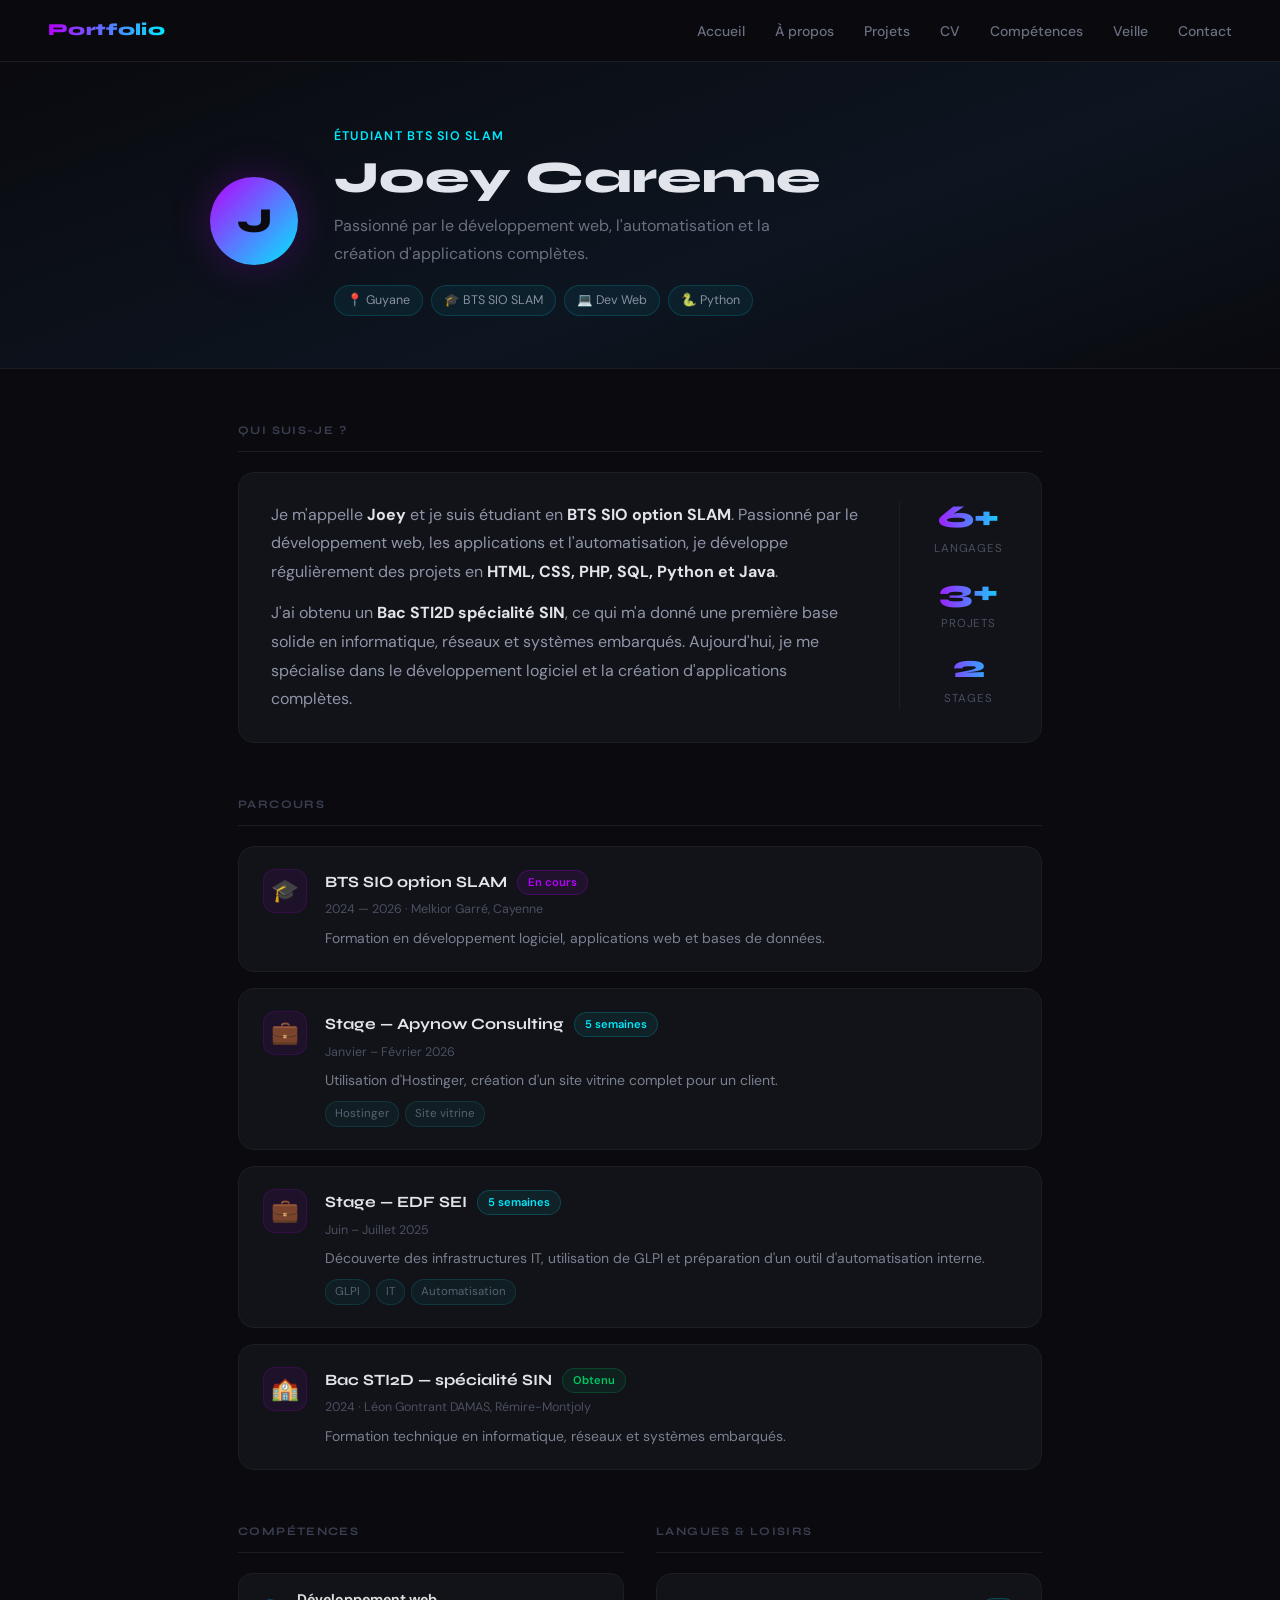
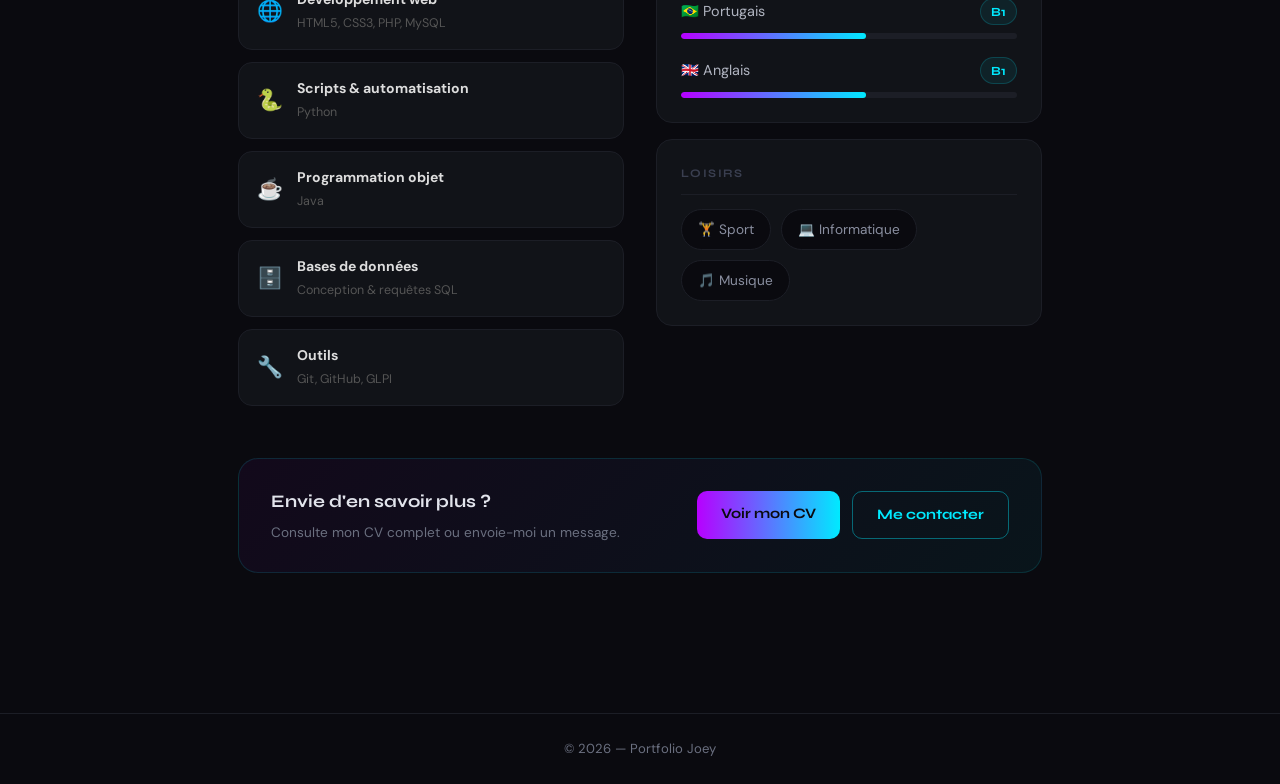
==== about.html @ f2e4ecba "Add files via upload" ====
<!DOCTYPE html>
<html lang="fr">
<head>
  <meta charset="UTF-8">
  <meta name="viewport" content="width=device-width, initial-scale=1">
  <title>À propos — Joey</title>
  <link rel="stylesheet" href="styles.css">
</head>
<body>

<header>
  <nav class="navbar">
    <div class="logo">Portfolio</div>
    <button class="burger" onclick="toggleMenu()" aria-label="Menu">☰</button>
    <ul class="nav-links" id="navLinks">
      <li><a href="index.html">Accueil</a></li>
      <li><a href="about.html">À propos</a></li>
      <li><a href="projects.html">Projets</a></li>
      <li><a href="cv.html">CV</a></li>
      <li><a href="skills.html">Compétences</a></li>
      <li><a href="veille.html">Veille</a></li>
      <li><a href="contact.html">Contact</a></li>
    </ul>
  </nav>
</header>

<!-- ══ Hero about ══ -->
<section class="ab-hero">
  <div class="ab-hero-inner">
    <div class="ab-avatar">J</div>
    <div>
      <p class="ab-eyebrow">Étudiant BTS SIO SLAM</p>
      <h1 class="ab-name">Joey Careme</h1>
      <p class="ab-desc">Passionné par le développement web, l'automatisation et la création d'applications complètes.</p>
      <div class="ab-chips">
        <span>📍 Guyane</span>
        <span>🎓 BTS SIO SLAM</span>
        <span>💻 Dev Web</span>
        <span>🐍 Python</span>
      </div>
    </div>
  </div>
</section>

<div class="ab-page">

  <!-- ══ Qui suis-je ══ -->
  <section class="ab-section">
    <div class="ab-section-label">Qui suis-je ?</div>
    <div class="ab-card ab-intro">
      <div class="ab-intro-text">
        <p>
          Je m'appelle <strong>Joey</strong> et je suis étudiant en <strong>BTS SIO option SLAM</strong>.
          Passionné par le développement web, les applications et l'automatisation,
          je développe régulièrement des projets en <strong>HTML, CSS, PHP, SQL, Python et Java</strong>.
        </p>
        <p>
          J'ai obtenu un <strong>Bac STI2D spécialité SIN</strong>, ce qui m'a donné une
          première base solide en informatique, réseaux et systèmes embarqués.
          Aujourd'hui, je me spécialise dans le développement logiciel et la création
          d'applications complètes.
        </p>
      </div>
      <div class="ab-facts">
        <div class="ab-fact">
          <span class="ab-fact-num">6+</span>
          <span class="ab-fact-lbl">Langages</span>
        </div>
        <div class="ab-fact">
          <span class="ab-fact-num">3+</span>
          <span class="ab-fact-lbl">Projets</span>
        </div>
        <div class="ab-fact">
          <span class="ab-fact-num">2</span>
          <span class="ab-fact-lbl">Stages</span>
        </div>
      </div>
    </div>
  </section>

  <!-- ══ Parcours ══ -->
  <section class="ab-section">
    <div class="ab-section-label">Parcours</div>
    <div class="ab-timeline">

      <div class="ab-tl-item">
        <div class="ab-tl-icon">🎓</div>
        <div class="ab-tl-body">
          <div class="ab-tl-top">
            <h3>BTS SIO option SLAM</h3>
            <span class="ab-tl-badge ab-badge-active">En cours</span>
          </div>
          <p class="ab-tl-date">2024 — 2026 · Melkior Garré, Cayenne</p>
          <p class="ab-tl-desc">Formation en développement logiciel, applications web et bases de données.</p>
        </div>
      </div>

      <div class="ab-tl-item">
        <div class="ab-tl-icon">💼</div>
        <div class="ab-tl-body">
          <div class="ab-tl-top">
            <h3>Stage — Apynow Consulting</h3>
            <span class="ab-tl-badge">5 semaines</span>
          </div>
          <p class="ab-tl-date">Janvier – Février 2026</p>
          <p class="ab-tl-desc">Utilisation d'Hostinger, création d'un site vitrine complet pour un client.</p>
          <div class="ab-tl-tags"><span>Hostinger</span><span>Site vitrine</span></div>
        </div>
      </div>

      <div class="ab-tl-item">
        <div class="ab-tl-icon">💼</div>
        <div class="ab-tl-body">
          <div class="ab-tl-top">
            <h3>Stage — EDF SEI</h3>
            <span class="ab-tl-badge">5 semaines</span>
          </div>
          <p class="ab-tl-date">Juin – Juillet 2025</p>
          <p class="ab-tl-desc">Découverte des infrastructures IT, utilisation de GLPI et préparation d'un outil d'automatisation interne.</p>
          <div class="ab-tl-tags"><span>GLPI</span><span>IT</span><span>Automatisation</span></div>
        </div>
      </div>

      <div class="ab-tl-item">
        <div class="ab-tl-icon">🏫</div>
        <div class="ab-tl-body">
          <div class="ab-tl-top">
            <h3>Bac STI2D — spécialité SIN</h3>
            <span class="ab-tl-badge ab-badge-done">Obtenu</span>
          </div>
          <p class="ab-tl-date">2024 · Léon Gontrant DAMAS, Rémire-Montjoly</p>
          <p class="ab-tl-desc">Formation technique en informatique, réseaux et systèmes embarqués.</p>
        </div>
      </div>

    </div>
  </section>

  <!-- ══ Compétences + Langues ══ -->
  <section class="ab-section ab-two-col">

    <div>
      <div class="ab-section-label">Compétences</div>
      <div class="ab-skills-list">
        <div class="ab-skill-row">
          <span class="ab-skill-icon">🌐</span>
          <div>
            <strong>Développement web</strong>
            <p>HTML5, CSS3, PHP, MySQL</p>
          </div>
        </div>
        <div class="ab-skill-row">
          <span class="ab-skill-icon">🐍</span>
          <div>
            <strong>Scripts & automatisation</strong>
            <p>Python</p>
          </div>
        </div>
        <div class="ab-skill-row">
          <span class="ab-skill-icon">☕</span>
          <div>
            <strong>Programmation objet</strong>
            <p>Java</p>
          </div>
        </div>
        <div class="ab-skill-row">
          <span class="ab-skill-icon">🗄️</span>
          <div>
            <strong>Bases de données</strong>
            <p>Conception & requêtes SQL</p>
          </div>
        </div>
        <div class="ab-skill-row">
          <span class="ab-skill-icon">🔧</span>
          <div>
            <strong>Outils</strong>
            <p>Git, GitHub, GLPI</p>
          </div>
        </div>
      </div>
    </div>

    <div>
      <div class="ab-section-label">Langues & Loisirs</div>
      <div class="ab-card" style="padding:24px;margin-bottom:16px;">
        <div class="ab-lang-row">
          <span>🇧🇷 Portugais</span>
          <span class="ab-lang-level">B1</span>
        </div>
        <div class="ab-lang-bar"><div style="width:55%"></div></div>
        <div class="ab-lang-row" style="margin-top:18px;">
          <span>🇬🇧 Anglais</span>
          <span class="ab-lang-level">B1</span>
        </div>
        <div class="ab-lang-bar"><div style="width:55%"></div></div>
      </div>
      <div class="ab-card" style="padding:24px;">
        <p class="ab-section-label" style="margin-bottom:14px;">Loisirs</p>
        <div class="ab-hobbies">
          <span>🏋️ Sport</span>
          <span>💻 Informatique</span>
          <span>🎵 Musique</span>
        </div>
      </div>
    </div>

  </section>

  <!-- ══ CTA ══ -->
  <section class="ab-cta">
    <div>
      <h3>Envie d'en savoir plus ?</h3>
      <p>Consulte mon CV complet ou envoie-moi un message.</p>
    </div>
    <div class="ab-cta-btns">
      <a class="btn" href="cv.html">Voir mon CV</a>
      <a class="btn-outline" href="contact.html">Me contacter</a>
    </div>
  </section>

</div>

<style>
/* ── Hero ── */
.ab-hero {
  background: linear-gradient(160deg, #0a0a0f 0%, #0d1520 60%, #0a0a0f 100%);
  border-bottom: 1px solid #1c1e26;
  padding: 64px 48px 52px;
}
.ab-hero-inner {
  max-width: 860px; margin: 0 auto;
  display: flex; align-items: center; gap: 36px; flex-wrap: wrap;
}
.ab-avatar {
  width: 88px; height: 88px; border-radius: 50%; flex-shrink: 0;
  background: linear-gradient(135deg, #b700ff, #00eaff);
  display: flex; align-items: center; justify-content: center;
  font-family: 'Syne', sans-serif;
  font-size: 2.2rem; font-weight: 800; color: #0a0a0f;
  box-shadow: 0 0 40px rgba(183,0,255,0.25);
}
.ab-eyebrow {
  font-size: 0.78rem; font-weight: 600; text-transform: uppercase;
  letter-spacing: 0.1em; color: #00eaff; margin-bottom: 6px;
}
.ab-name {
  font-family: 'Syne', sans-serif;
  font-size: clamp(1.8rem, 4vw, 2.8rem); font-weight: 800;
  color: #e2e4ec; margin-bottom: 10px; line-height: 1.1;
}
.ab-desc { color: #6b7080; font-size: 1rem; margin-bottom: 18px; max-width: 480px; }
.ab-chips { display: flex; flex-wrap: wrap; gap: 8px; }
.ab-chips span {
  font-size: 0.78rem; padding: 4px 12px;
  background: rgba(0,234,255,0.06); border: 1px solid rgba(0,234,255,0.15);
  border-radius: 100px; color: #8a8fa0;
}

/* ── Page ── */
.ab-page { max-width: 900px; margin: 0 auto; padding: 52px 48px 80px; }

/* ── Section label ── */
.ab-section-label {
  font-family: 'Syne', sans-serif;
  font-size: 0.72rem; font-weight: 700;
  text-transform: uppercase; letter-spacing: 0.12em; color: #3a3f50;
  margin-bottom: 20px; padding-bottom: 10px; border-bottom: 1px solid #1c1e26;
}

.ab-section { margin-bottom: 52px; }

/* ── Card ── */
.ab-card {
  background: #111318; border: 1px solid #1c1e26; border-radius: 16px;
}

/* ── Intro ── */
.ab-intro {
  display: flex; align-items: flex-start; gap: 32px;
  padding: 28px 32px; flex-wrap: wrap;
}
.ab-intro-text { flex: 1; min-width: 240px; }
.ab-intro-text p { color: #9095a8; line-height: 1.8; margin-bottom: 12px; }
.ab-intro-text p:last-child { margin-bottom: 0; }
.ab-intro-text strong { color: #e2e4ec; }

.ab-facts {
  display: flex; flex-direction: column; gap: 16px;
  min-width: 110px; flex-shrink: 0;
  border-left: 1px solid #1c1e26; padding-left: 28px;
}
.ab-fact { text-align: center; }
.ab-fact-num {
  display: block; font-family: 'Syne', sans-serif; font-size: 2rem; font-weight: 800;
  background: linear-gradient(90deg, #b700ff, #00eaff);
  -webkit-background-clip: text; -webkit-text-fill-color: transparent; background-clip: text;
  line-height: 1;
}
.ab-fact-lbl { font-size: 0.72rem; color: #4a4f60; text-transform: uppercase; letter-spacing: 0.08em; }

/* ── Timeline ── */
.ab-timeline { display: flex; flex-direction: column; gap: 16px; }
.ab-tl-item {
  display: flex; gap: 18px; align-items: flex-start;
  background: #111318; border: 1px solid #1c1e26; border-radius: 16px;
  padding: 22px 24px;
  transition: border-color 0.2s, transform 0.2s;
}
.ab-tl-item:hover { border-color: rgba(0,234,255,0.2); transform: translateX(4px); }
.ab-tl-icon {
  font-size: 1.4rem; width: 44px; height: 44px; flex-shrink: 0;
  background: rgba(183,0,255,0.08); border: 1px solid rgba(183,0,255,0.15);
  border-radius: 12px; display: flex; align-items: center; justify-content: center;
}
.ab-tl-body { flex: 1; }
.ab-tl-top { display: flex; align-items: center; gap: 10px; flex-wrap: wrap; margin-bottom: 4px; }
.ab-tl-top h3 { font-family: 'Syne', sans-serif; font-size: 0.98rem; font-weight: 700; color: #e2e4ec; }
.ab-tl-badge {
  font-size: 0.7rem; padding: 2px 10px;
  background: rgba(0,234,255,0.07); border: 1px solid rgba(0,234,255,0.18);
  border-radius: 100px; color: #00eaff; font-weight: 600;
}
.ab-badge-active { background: rgba(183,0,255,0.09); border-color: rgba(183,0,255,0.25); color: #b700ff; }
.ab-badge-done   { background: rgba(0,200,100,0.08); border-color: rgba(0,200,100,0.2); color: #00c864; }
.ab-tl-date { font-size: 0.78rem; color: #4a4f60; margin-bottom: 6px; }
.ab-tl-desc { font-size: 0.875rem; color: #7a8090; line-height: 1.6; }
.ab-tl-tags { display: flex; gap: 6px; flex-wrap: wrap; margin-top: 10px; }
.ab-tl-tags span {
  font-size: 0.72rem; padding: 2px 9px;
  background: rgba(0,234,255,0.05); border: 1px solid rgba(0,234,255,0.12);
  border-radius: 100px; color: #5a6070;
}

/* ── Two col ── */
.ab-two-col { display: grid; grid-template-columns: 1fr 1fr; gap: 32px; }

/* ── Skills list ── */
.ab-skills-list { display: flex; flex-direction: column; gap: 12px; }
.ab-skill-row {
  display: flex; align-items: center; gap: 14px;
  background: #111318; border: 1px solid #1c1e26; border-radius: 14px;
  padding: 14px 18px;
  transition: border-color 0.2s, transform 0.2s;
}
.ab-skill-row:hover { border-color: rgba(183,0,255,0.2); transform: translateX(3px); }
.ab-skill-icon { font-size: 1.3rem; flex-shrink: 0; }
.ab-skill-row strong { display: block; font-size: 0.875rem; color: #ddd; margin-bottom: 2px; }
.ab-skill-row p { font-size: 0.78rem; color: #555; margin: 0; }

/* ── Langues ── */
.ab-lang-row { display: flex; justify-content: space-between; align-items: center; margin-bottom: 8px; font-size: 0.9rem; color: #b0b4c0; }
.ab-lang-level {
  font-family: 'Syne', sans-serif; font-size: 0.78rem; font-weight: 700;
  padding: 2px 10px; background: rgba(0,234,255,0.07);
  border: 1px solid rgba(0,234,255,0.18); border-radius: 100px; color: #00eaff;
}
.ab-lang-bar {
  width: 100%; height: 6px; background: #1c1e26; border-radius: 100px; overflow: hidden;
}
.ab-lang-bar div {
  height: 100%; border-radius: 100px;
  background: linear-gradient(90deg, #b700ff, #00eaff);
}

/* ── Hobbies ── */
.ab-hobbies { display: flex; flex-wrap: wrap; gap: 10px; }
.ab-hobbies span {
  padding: 8px 16px; font-size: 0.85rem;
  background: #0a0a0f; border: 1px solid #1c1e26;
  border-radius: 100px; color: #8a8fa0;
}

/* ── CTA ── */
.ab-cta {
  display: flex; align-items: center; justify-content: space-between;
  flex-wrap: wrap; gap: 20px;
  background: linear-gradient(135deg, rgba(183,0,255,0.05), rgba(0,234,255,0.05));
  border: 1px solid rgba(0,234,255,0.13); border-radius: 20px; padding: 28px 32px;
}
.ab-cta h3 { font-family: 'Syne', sans-serif; font-size: 1.1rem; color: #e2e4ec; margin-bottom: 4px; }
.ab-cta p  { font-size: 0.85rem; color: #6b7080; }
.ab-cta-btns { display: flex; gap: 12px; flex-wrap: wrap; }

/* ── Responsive ── */
@media (max-width: 768px) {
  .ab-hero { padding: 40px 20px 36px; }
  .ab-page { padding: 36px 20px 60px; }
  .ab-two-col { grid-template-columns: 1fr; }
  .ab-facts { flex-direction: row; border-left: none; padding-left: 0; border-top: 1px solid #1c1e26; padding-top: 20px; }
  .ab-intro { flex-direction: column; }
  .ab-cta { flex-direction: column; align-items: flex-start; }
}
</style>

<footer>
  <p>© <span id="year"></span> — Portfolio Joey</p>
</footer>

<script>
document.getElementById("year").textContent = new Date().getFullYear();
function toggleMenu() {
  document.getElementById("navLinks").classList.toggle("show");
}
</script>
</body>
</html>
---- styles.css ----
/* ══════════════════════════════════════════
   PORTFOLIO JOEY — styles.css
   ══════════════════════════════════════════ */

@import url('https://fonts.googleapis.com/css2?family=Syne:wght@400;500;600;700;800&family=DM+Sans:ital,opsz,wght@0,9..40,300;0,9..40,400;0,9..40,500;1,9..40,300&display=swap');

:root {
  --bg:        #0a0a0f;
  --bg2:       #0d1017;
  --surface:   #111318;
  --border:    #1c1e26;
  --border2:   #252830;
  --text:      #e2e4ec;
  --muted:     #6b7080;
  --accent1:   #b700ff;
  --accent2:   #00eaff;
  --grad:      linear-gradient(90deg, var(--accent1), var(--accent2));
  --radius:    16px;
  --font-head: 'Syne', sans-serif;
  --font-body: 'DM Sans', sans-serif;
}

*, *::before, *::after { box-sizing: border-box; margin: 0; padding: 0; }

html { scroll-behavior: smooth; }

body {
  background: var(--bg);
  color: var(--text);
  font-family: var(--font-body);
  font-size: 1rem;
  line-height: 1.7;
  min-height: 100vh;
}

/* ── Navbar ── */
.navbar {
  display: flex;
  justify-content: space-between;
  align-items: center;
  padding: 0 48px;
  height: 62px;
  background: rgba(10,10,15,0.88);
  backdrop-filter: blur(14px);
  -webkit-backdrop-filter: blur(14px);
  border-bottom: 1px solid var(--border);
  position: sticky;
  top: 0;
  z-index: 100;
}

.logo {
  font-family: var(--font-head);
  font-size: 1.05rem;
  font-weight: 800;
  background: var(--grad);
  -webkit-background-clip: text;
  -webkit-text-fill-color: transparent;
  background-clip: text;
  letter-spacing: 0.02em;
}

.nav-links {
  list-style: none;
  display: flex;
  align-items: center;
  gap: 30px;
}

.nav-links a {
  color: var(--muted);
  text-decoration: none;
  font-size: 0.875rem;
  font-weight: 500;
  transition: color 0.2s;
  position: relative;
  padding-bottom: 2px;
}

.nav-links a::after {
  content: '';
  position: absolute;
  left: 0; bottom: 0;
  width: 0; height: 1.5px;
  background: var(--grad);
  border-radius: 2px;
  transition: width 0.25s ease;
}

.nav-links a:hover { color: var(--text); }
.nav-links a:hover::after { width: 100%; }

/* ── Boutons ── */
.btn {
  display: inline-block;
  padding: 11px 24px;
  background: var(--grad);
  border-radius: 10px;
  text-decoration: none;
  color: #0a0a0f;
  font-family: var(--font-head);
  font-weight: 700;
  font-size: 0.9rem;
  transition: opacity 0.2s, transform 0.2s;
}
.btn:hover { opacity: 0.88; transform: translateY(-2px); }

.btn-outline {
  display: inline-block;
  padding: 11px 24px;
  border: 1.5px solid rgba(0,234,255,0.4);
  color: var(--accent2);
  border-radius: 10px;
  text-decoration: none;
  font-family: var(--font-head);
  font-weight: 700;
  font-size: 0.9rem;
  transition: all 0.2s;
}
.btn-outline:hover {
  background: rgba(0,234,255,0.08);
  border-color: var(--accent2);
  transform: translateY(-2px);
}

/* ── Page container ── */
.page {
  max-width: 1100px;
  margin: 0 auto;
  padding: 52px 48px 80px;
}

/* ── Titres ── */
.title {
  font-family: var(--font-head);
  font-size: 2.4rem;
  font-weight: 800;
  background: var(--grad);
  -webkit-background-clip: text;
  -webkit-text-fill-color: transparent;
  background-clip: text;
  margin-bottom: 10px;
}

.subtitle {
  color: var(--muted);
  font-size: 1rem;
  line-height: 1.75;
}

/* ── Section ── */
.section { margin-bottom: 40px; }

/* ── Tags ── */
.tag {
  display: inline-block;
  padding: 5px 12px;
  background: rgba(0,234,255,0.07);
  border: 1px solid rgba(0,234,255,0.2);
  border-radius: 100px;
  font-size: 0.78rem;
  color: var(--accent2);
  font-weight: 500;
}

/* ══════════════════════════════════
   PROJECTS
   ══════════════════════════════════ */
.projects-grid {
  display: grid;
  grid-template-columns: repeat(auto-fit, minmax(300px, 1fr));
  gap: 22px;
  margin-top: 8px;
}

.project-card {
  background: var(--surface);
  border: 1px solid var(--border);
  padding: 28px;
  border-radius: var(--radius);
  transition: border-color 0.25s, transform 0.25s, box-shadow 0.25s;
}
.project-card:hover {
  transform: translateY(-6px);
  border-color: rgba(0,234,255,0.3);
  box-shadow: 0 16px 40px rgba(0,0,0,0.4);
}
.project-card h2 {
  font-family: var(--font-head);
  color: var(--accent1);
  font-size: 1.1rem;
  margin-bottom: 10px;
}
.project-card p {
  color: #b0b4c0;
  font-size: 0.9rem;
  margin-bottom: 16px;
}

/* ══════════════════════════════════
   SKILLS
   ══════════════════════════════════ */
.skills-box {
  max-width: 800px;
  margin: 0 auto;
  display: flex;
  flex-direction: column;
  gap: 26px;
}

.skill h3 {
  font-family: var(--font-head);
  color: var(--accent1);
  margin-bottom: 10px;
  font-size: 1rem;
  font-weight: 700;
}

.skill-bar {
  width: 100%;
  background: var(--border2);
  border-radius: 100px;
  height: 10px;
  overflow: hidden;
}

.skill-level {
  height: 100%;
  border-radius: 100px;
  background: var(--grad);
  transform-origin: left;
  transform: scaleX(0);
  transition: transform 0.9s cubic-bezier(0.22, 1, 0.36, 1);
}

.skill-level.animated { transform: scaleX(1); }

/* ══════════════════════════════════
   CONTACT
   ══════════════════════════════════ */
.contact-box {
  max-width: 600px;
  margin: 0 auto;
  background: var(--surface);
  border: 1px solid var(--border);
  padding: 36px;
  border-radius: 20px;
  box-shadow: 0 0 40px rgba(183,0,255,0.07);
}

.contact-form {
  display: flex;
  flex-direction: column;
  gap: 16px;
  margin-top: 8px;
}

.contact-form label {
  color: var(--muted);
  font-size: 0.8rem;
  font-weight: 600;
  text-transform: uppercase;
  letter-spacing: 0.07em;
  margin-bottom: 2px;
  display: block;
}

.contact-form input,
.contact-form textarea {
  width: 100%;
  padding: 12px 16px;
  border-radius: 12px;
  border: 1px solid var(--border2);
  background: var(--bg);
  color: var(--text);
  font-family: var(--font-body);
  font-size: 0.95rem;
  outline: none;
  transition: border-color 0.2s;
}
.contact-form input:focus,
.contact-form textarea:focus { border-color: var(--accent2); }

.contact-form textarea {
  min-height: 140px;
  resize: vertical;
}

.contact-form button {
  padding: 13px;
  border: none;
  border-radius: 12px;
  font-family: var(--font-head);
  font-size: 0.95rem;
  font-weight: 700;
  cursor: pointer;
  background: var(--grad);
  color: #0a0a0f;
  transition: opacity 0.2s, transform 0.2s;
  margin-top: 4px;
}
.contact-form button:hover { opacity: 0.88; transform: translateY(-2px); }

.success-msg {
  margin-top: 20px;
  padding: 14px 18px;
  background: rgba(0,234,255,0.07);
  border: 1px solid rgba(0,234,255,0.2);
  border-radius: 12px;
  color: var(--accent2);
  text-align: center;
  font-weight: 600;
  font-size: 0.9rem;
  display: none;
}

/* ══════════════════════════════════
   ABOUT
   ══════════════════════════════════ */
.about-container {
  max-width: 1100px;
  margin: 0 auto;
  padding: 52px 48px 80px;
}

.about-container .title { text-align: center; font-size: 2.6rem; }

.about-content {
  margin-top: 48px;
  display: flex;
  flex-wrap: wrap;
  gap: 48px;
  justify-content: space-between;
}

.about-text { flex: 1; min-width: 280px; }

.about-text h2 {
  font-family: var(--font-head);
  font-size: 1.1rem;
  font-weight: 700;
  color: var(--accent2);
  margin-top: 32px;
  margin-bottom: 12px;
  text-transform: uppercase;
  letter-spacing: 0.08em;
}

.about-text p { color: #b0b4c0; line-height: 1.8; margin-bottom: 12px; }
.about-text strong { color: var(--text); }

.about-text ul {
  padding-left: 18px;
  color: #b0b4c0;
  display: flex;
  flex-direction: column;
  gap: 6px;
}
.about-text ul li strong { color: var(--text); }

.about-photo { width: 260px; }

.photo-placeholder {
  width: 100%;
  height: 260px;
  background: var(--surface);
  border: 1px solid var(--border2);
  display: flex;
  justify-content: center;
  align-items: center;
  color: var(--muted);
  font-size: 1rem;
  border-radius: var(--radius);
}

/* ══════════════════════════════════
   VEILLE
   ══════════════════════════════════ */
.veille-grid {
  display: grid;
  grid-template-columns: repeat(3, 1fr);
  gap: 22px;
}

.v-card {
  display: flex;
  flex-direction: column;
  background: var(--surface);
  border: 1px solid var(--border);
  border-radius: var(--radius);
  overflow: hidden;
  text-decoration: none;
  color: inherit;
  transition: transform 0.25s, border-color 0.25s, box-shadow 0.25s;
  animation: vFadeUp 0.5s ease both;
}
.v-card:hover {
  transform: translateY(-6px);
  border-color: rgba(0,234,255,0.3);
  box-shadow: 0 20px 48px rgba(0,0,0,0.4);
}

@keyframes vFadeUp {
  from { opacity: 0; transform: translateY(18px); }
  to   { opacity: 1; transform: translateY(0); }
}

.v-img { width: 100%; height: 170px; overflow: hidden; background: #18212e; flex-shrink: 0; }
.v-img img { width: 100%; height: 100%; object-fit: cover; transition: transform 0.4s; }
.v-card:hover .v-img img { transform: scale(1.06); }

.v-body { display: flex; flex-direction: column; gap: 8px; padding: 18px; flex: 1; }

.v-meta { display: flex; align-items: center; gap: 8px; flex-wrap: wrap; }
.v-source {
  font-size: 0.7rem; font-weight: 700; text-transform: uppercase;
  letter-spacing: 0.07em; color: var(--accent2);
  background: rgba(0,234,255,0.07);
  border: 1px solid rgba(0,234,255,0.18);
  border-radius: 100px; padding: 2px 9px;
}
.v-date { font-size: 0.72rem; color: var(--muted); margin-left: auto; }

.v-title {
  font-family: var(--font-head);
  font-size: 0.92rem; font-weight: 700; color: var(--text);
  line-height: 1.4;
  display: -webkit-box;
  -webkit-line-clamp: 3;
  -webkit-box-orient: vertical;
  overflow: hidden;
}

.v-desc { font-size: 0.82rem; color: var(--muted); line-height: 1.6; flex: 1; }
.v-link { font-size: 0.8rem; font-weight: 600; color: var(--accent2); margin-top: auto; padding-top: 6px; }
.v-card:hover .v-link { letter-spacing: 0.02em; }

.v-loading, .v-error {
  max-width: 520px; margin: 48px auto;
  padding: 28px 32px; border-radius: var(--radius);
  text-align: center; color: var(--muted); line-height: 1.8;
}
.v-error {
  background: rgba(248,81,73,0.06);
  border: 1px solid rgba(248,81,73,0.2);
  color: #ff9a95;
}
.v-loading { border: 1px solid var(--border); }

/* ══════════════════════════════════
   ADMIN MESSAGES
   ══════════════════════════════════ */
.messages-box {
  max-width: 900px; margin: 40px auto 80px;
  padding: 28px 36px;
  background: var(--surface);
  border: 1px solid var(--border);
  border-radius: 20px;
  box-shadow: 0 0 30px rgba(183,0,255,0.06);
}

.messages-table { width: 100%; border-collapse: collapse; }
.messages-table th, .messages-table td {
  padding: 12px 14px;
  border-bottom: 1px solid var(--border);
  text-align: left;
  color: #b0b4c0;
  font-size: 0.88rem;
}
.messages-table th { color: var(--accent2); font-weight: 700; font-family: var(--font-head); }
.messages-table tr:hover td { background: rgba(0,234,255,0.03); }

.logout-btn {
  display: inline-block; margin-top: 14px;
  padding: 9px 20px; border-radius: 10px;
  background: var(--grad); color: #0a0a0f;
  font-family: var(--font-head); font-weight: 700;
  text-decoration: none; font-size: 0.85rem;
  transition: opacity 0.2s, transform 0.2s;
}
.logout-btn:hover { opacity: 0.88; transform: translateY(-2px); }

/* ══════════════════════════════════
   FOOTER
   ══════════════════════════════════ */
footer {
  text-align: center;
  padding: 24px;
  margin-top: 60px;
  font-size: 0.82rem;
  color: var(--muted);
  border-top: 1px solid var(--border);
}

/* ══════════════════════════════════
   BURGER / MOBILE
   ══════════════════════════════════ */
.burger {
  display: none;
  font-size: 1.5rem;
  cursor: pointer;
  color: var(--accent2);
  background: none;
  border: none;
}

@media (max-width: 960px) {
  .veille-grid { grid-template-columns: repeat(2, 1fr); }
}

@media (max-width: 768px) {
  .navbar { padding: 0 20px; }
  .burger { display: block; }

  .nav-links {
    display: none;
    flex-direction: column;
    background: var(--surface);
    position: absolute;
    top: 62px; left: 0; right: 0;
    padding: 20px 24px;
    border-bottom: 1px solid var(--border);
    gap: 0;
  }
  .nav-links li { border-bottom: 1px solid var(--border); }
  .nav-links li:last-child { border-bottom: none; }
  .nav-links a { display: block; padding: 13px 0; font-size: 1rem; }
  .nav-links.show { display: flex; }

  .page, .about-container { padding-left: 20px; padding-right: 20px; }
  .contact-box { margin-left: 20px; margin-right: 20px; padding: 24px 18px; }
  .veille-grid { grid-template-columns: 1fr; }
}

@media (max-width: 580px) {
  .veille-grid { grid-template-columns: 1fr; }
}
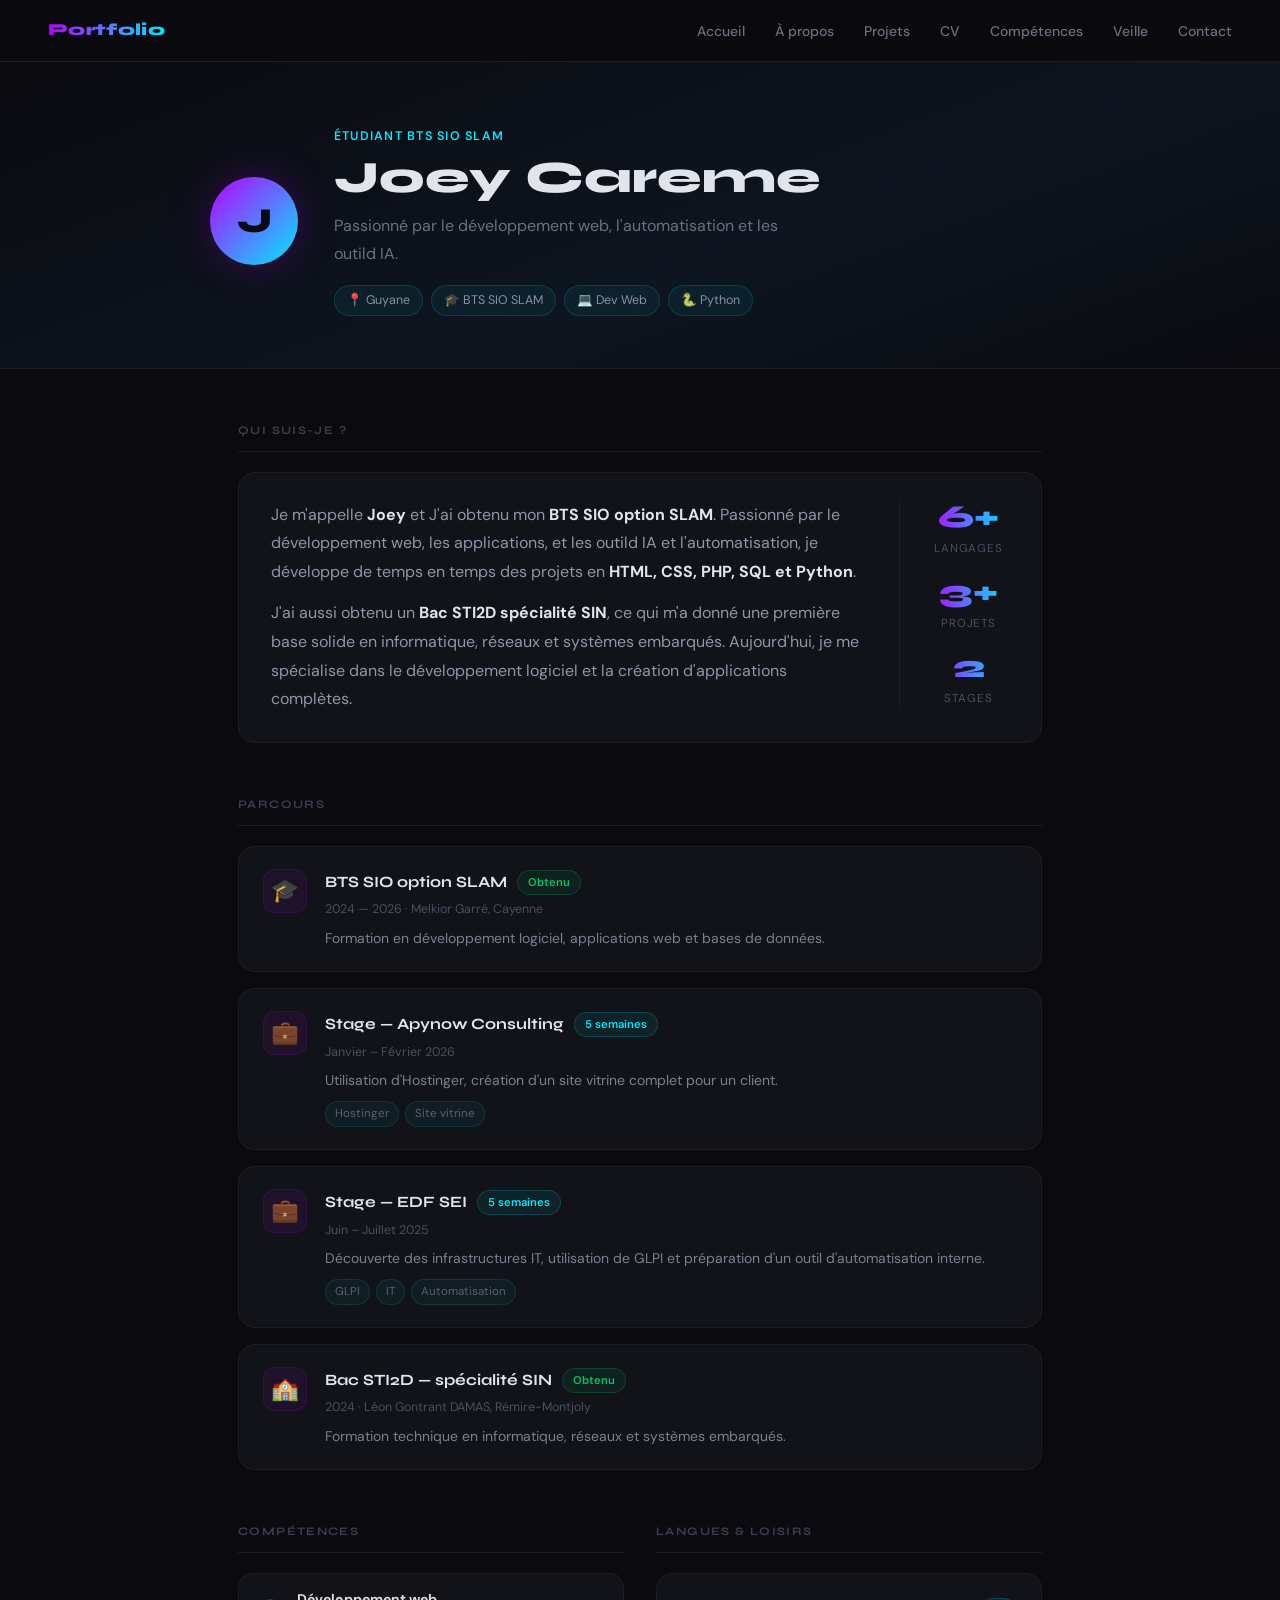
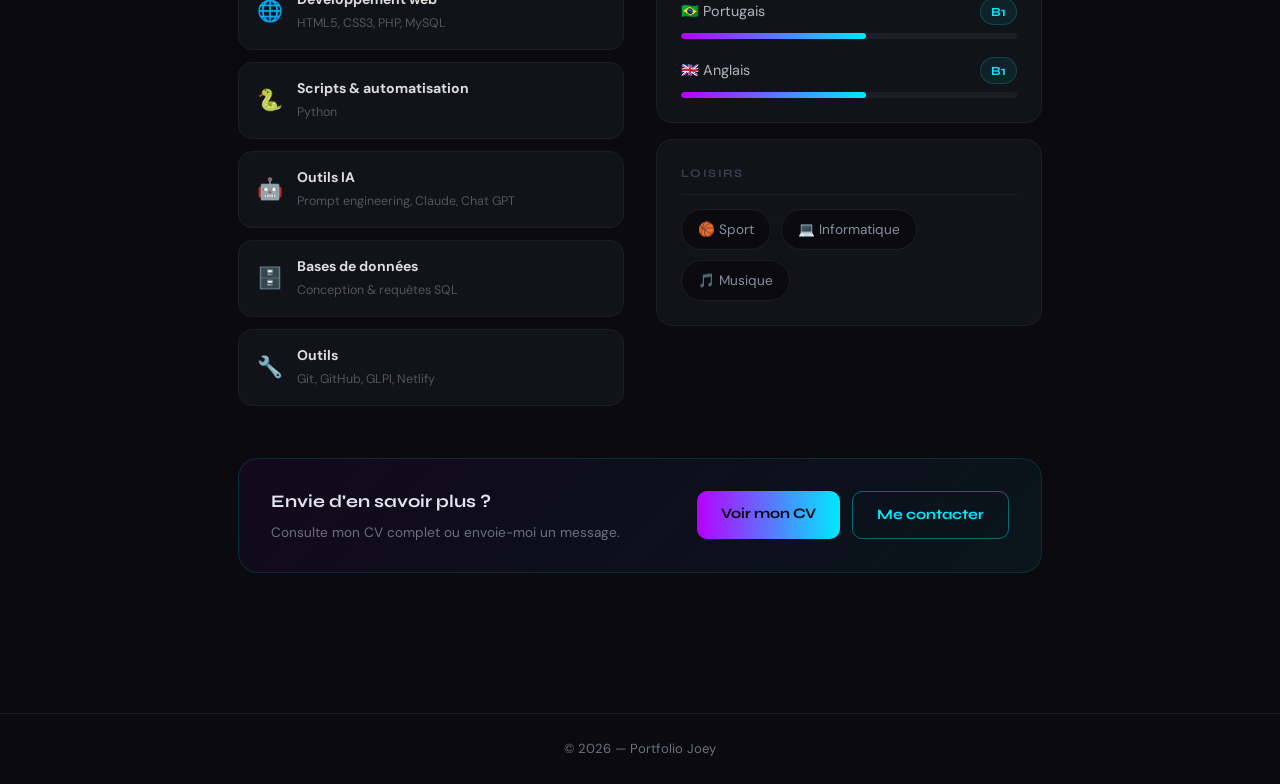
==== commit 358df99a: "Add files via upload" ====
--- a/about.html
+++ b/about.html
@@ -31,7 +31,7 @@
     <div>
       <p class="ab-eyebrow">Étudiant BTS SIO SLAM</p>
       <h1 class="ab-name">Joey Careme</h1>
-      <p class="ab-desc">Passionné par le développement web, l'automatisation et la création d'applications complètes.</p>
+      <p class="ab-desc">Passionné par le développement web, l'automatisation et les outild IA.</p>
       <div class="ab-chips">
         <span>📍 Guyane</span>
         <span>🎓 BTS SIO SLAM</span>
@@ -50,12 +50,12 @@
     <div class="ab-card ab-intro">
       <div class="ab-intro-text">
         <p>
-          Je m'appelle <strong>Joey</strong> et je suis étudiant en <strong>BTS SIO option SLAM</strong>.
-          Passionné par le développement web, les applications et l'automatisation,
-          je développe régulièrement des projets en <strong>HTML, CSS, PHP, SQL, Python et Java</strong>.
+          Je m'appelle <strong>Joey</strong> et J'ai obtenu mon <strong>BTS SIO option SLAM</strong>.
+          Passionné par le développement web, les applications, et les outild IA et l'automatisation,
+          je développe de temps en temps des projets en <strong>HTML, CSS, PHP, SQL et Python</strong>.
         </p>
         <p>
-          J'ai obtenu un <strong>Bac STI2D spécialité SIN</strong>, ce qui m'a donné une
+          J'ai aussi obtenu un <strong>Bac STI2D spécialité SIN</strong>, ce qui m'a donné une
           première base solide en informatique, réseaux et systèmes embarqués.
           Aujourd'hui, je me spécialise dans le développement logiciel et la création
           d'applications complètes.
@@ -88,7 +88,7 @@
         <div class="ab-tl-body">
           <div class="ab-tl-top">
             <h3>BTS SIO option SLAM</h3>
-            <span class="ab-tl-badge ab-badge-active">En cours</span>
+            <span class="ab-tl-badge ab-badge-done">Obtenu</span>
           </div>
           <p class="ab-tl-date">2024 — 2026 · Melkior Garré, Cayenne</p>
           <p class="ab-tl-desc">Formation en développement logiciel, applications web et bases de données.</p>
@@ -157,10 +157,10 @@
           </div>
         </div>
         <div class="ab-skill-row">
-          <span class="ab-skill-icon">☕</span>
+          <span class="ab-skill-icon">🤖</span>
           <div>
-            <strong>Programmation objet</strong>
-            <p>Java</p>
+            <strong>Outils IA</strong>
+            <p>Prompt engineering, Claude, Chat GPT</p>
           </div>
         </div>
         <div class="ab-skill-row">
@@ -174,7 +174,7 @@
           <span class="ab-skill-icon">🔧</span>
           <div>
             <strong>Outils</strong>
-            <p>Git, GitHub, GLPI</p>
+            <p>Git, GitHub, GLPI, Netlify</p>
           </div>
         </div>
       </div>
@@ -197,7 +197,7 @@
       <div class="ab-card" style="padding:24px;">
         <p class="ab-section-label" style="margin-bottom:14px;">Loisirs</p>
         <div class="ab-hobbies">
-          <span>🏋️ Sport</span>
+          <span>🏀 Sport</span>
           <span>💻 Informatique</span>
           <span>🎵 Musique</span>
         </div>
